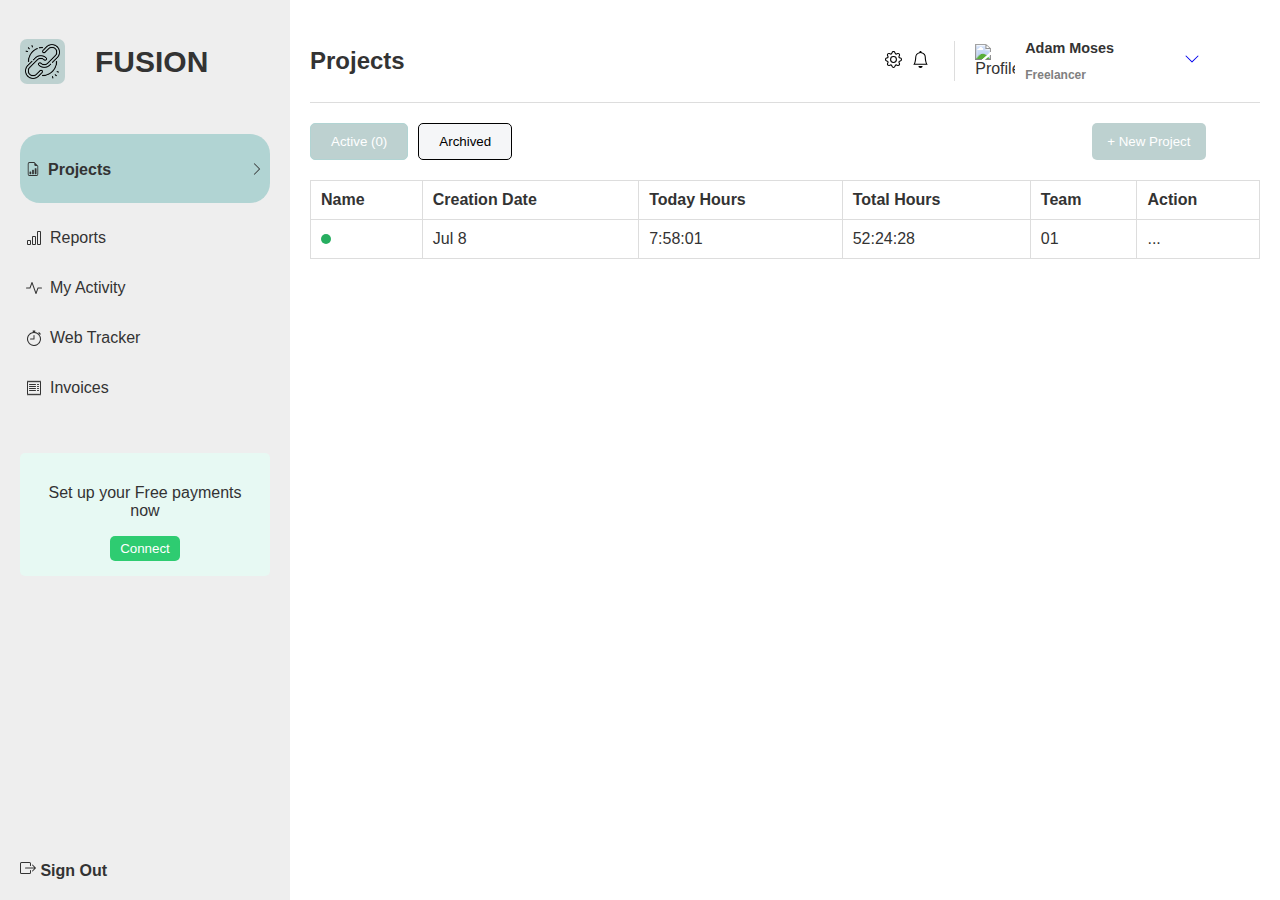
==== dashboard.html @ a78eacba "update" ====
<!DOCTYPE html>
<html lang="en">
<head>
    <meta charset="UTF-8">
    <meta name="viewport" content="width=device-width, initial-scale=1.0">
    <title>Dashboard Layout</title>
    <link rel="stylesheet" href="dashboard.css">
</head>
<body>
    <!-- Sidebar -->
    <aside class="sidebar">
        <div class="logo">
            <img src="images/link_2499572 (1).png" alt="Logo">
            <h2>FUSION</h2>
        </div>
        <nav class="nav">
            <li><a href="#" class="active"> <svg xmlns="http://www.w3.org/2000/svg" width="16" height="16" fill="currentColor" class="bi bi-file-earmark-bar-graph" viewBox="0 0 16 16">
                <path d="M10 13.5a.5.5 0 0 0 .5.5h1a.5.5 0 0 0 .5-.5v-6a.5.5 0 0 0-.5-.5h-1a.5.5 0 0 0-.5.5zm-2.5.5a.5.5 0 0 1-.5-.5v-4a.5.5 0 0 1 .5-.5h1a.5.5 0 0 1 .5.5v4a.5.5 0 0 1-.5.5zm-3 0a.5.5 0 0 1-.5-.5v-2a.5.5 0 0 1 .5-.5h1a.5.5 0 0 1 .5.5v2a.5.5 0 0 1-.5.5z"/>
                <path d="M14 14V4.5L9.5 0H4a2 2 0 0 0-2 2v12a2 2 0 0 0 2 2h8a2 2 0 0 0 2-2M9.5 3A1.5 1.5 0 0 0 11 4.5h2V14a1 1 0 0 1-1 1H4a1 1 0 0 1-1-1V2a1 1 0 0 1 1-1h5.5z"/>
              </svg> <h4>Projects</h4>  <svg xmlns="http://www.w3.org/2000/svg" width="16" height="16" fill="currentColor" class="bi bi-chevron-right" viewBox="0 0 16 16">
                <path fill-rule="evenodd" d="M4.646 1.646a.5.5 0 0 1 .708 0l6 6a.5.5 0 0 1 0 .708l-6 6a.5.5 0 0 1-.708-.708L10.293 8 4.646 2.354a.5.5 0 0 1 0-.708"/>
              </svg></a></li>

            <li><a href="#">  <svg xmlns="http://www.w3.org/2000/svg" width="16" height="16" fill="currentColor" class="bi bi-bar-chart" viewBox="0 0 16 16">
                <path d="M4 11H2v3h2zm5-4H7v7h2zm5-5v12h-2V2zm-2-1a1 1 0 0 0-1 1v12a1 1 0 0 0 1 1h2a1 1 0 0 0 1-1V2a1 1 0 0 0-1-1zM6 7a1 1 0 0 1 1-1h2a1 1 0 0 1 1 1v7a1 1 0 0 1-1 1H7a1 1 0 0 1-1-1zm-5 4a1 1 0 0 1 1-1h2a1 1 0 0 1 1 1v3a1 1 0 0 1-1 1H2a1 1 0 0 1-1-1z"/>
              </svg> Reports</a></li>

            <li><a href="#">  <svg xmlns="http://www.w3.org/2000/svg" width="16" height="16" fill="currentColor" class="bi bi-activity" viewBox="0 0 16 16">
                <path fill-rule="evenodd" d="M6 2a.5.5 0 0 1 .47.33L10 12.036l1.53-4.208A.5.5 0 0 1 12 7.5h3.5a.5.5 0 0 1 0 1h-3.15l-1.88 5.17a.5.5 0 0 1-.94 0L6 3.964 4.47 8.171A.5.5 0 0 1 4 8.5H.5a.5.5 0 0 1 0-1h3.15l1.88-5.17A.5.5 0 0 1 6 2"/>
              </svg> My Activity</a></li>

            <li><a href="#"> <svg xmlns="http://www.w3.org/2000/svg" width="16" height="16" fill="currentColor" class="bi bi-stopwatch" viewBox="0 0 16 16">
                <path d="M8.5 5.6a.5.5 0 1 0-1 0v2.9h-3a.5.5 0 0 0 0 1H8a.5.5 0 0 0 .5-.5z"/>
                <path d="M6.5 1A.5.5 0 0 1 7 .5h2a.5.5 0 0 1 0 1v.57c1.36.196 2.594.78 3.584 1.64l.012-.013.354-.354-.354-.353a.5.5 0 0 1 .707-.708l1.414 1.415a.5.5 0 1 1-.707.707l-.353-.354-.354.354-.013.012A7 7 0 1 1 7 2.071V1.5a.5.5 0 0 1-.5-.5M8 3a6 6 0 1 0 .001 12A6 6 0 0 0 8 3"/>
              </svg> Web Tracker</a></li>

            <li><a href="#">  <svg xmlns="http://www.w3.org/2000/svg" width="16" height="16" fill="currentColor" class="bi bi-receipt" viewBox="0 0 16 16">
                <path d="M1.92.506a.5.5 0 0 1 .434.14L3 1.293l.646-.647a.5.5 0 0 1 .708 0L5 1.293l.646-.647a.5.5 0 0 1 .708 0L7 1.293l.646-.647a.5.5 0 0 1 .708 0L9 1.293l.646-.647a.5.5 0 0 1 .708 0l.646.647.646-.647a.5.5 0 0 1 .708 0l.646.647.646-.647a.5.5 0 0 1 .801.13l.5 1A.5.5 0 0 1 15 2v12a.5.5 0 0 1-.053.224l-.5 1a.5.5 0 0 1-.8.13L13 14.707l-.646.647a.5.5 0 0 1-.708 0L11 14.707l-.646.647a.5.5 0 0 1-.708 0L9 14.707l-.646.647a.5.5 0 0 1-.708 0L7 14.707l-.646.647a.5.5 0 0 1-.708 0L5 14.707l-.646.647a.5.5 0 0 1-.708 0L3 14.707l-.646.647a.5.5 0 0 1-.801-.13l-.5-1A.5.5 0 0 1 1 14V2a.5.5 0 0 1 .053-.224l.5-1a.5.5 0 0 1 .367-.27m.217 1.338L2 2.118v11.764l.137.274.51-.51a.5.5 0 0 1 .707 0l.646.647.646-.646a.5.5 0 0 1 .708 0l.646.646.646-.646a.5.5 0 0 1 .708 0l.646.646.646-.646a.5.5 0 0 1 .708 0l.646.646.646-.646a.5.5 0 0 1 .708 0l.646.646.646-.646a.5.5 0 0 1 .708 0l.509.509.137-.274V2.118l-.137-.274-.51.51a.5.5 0 0 1-.707 0L12 1.707l-.646.647a.5.5 0 0 1-.708 0L10 1.707l-.646.647a.5.5 0 0 1-.708 0L8 1.707l-.646.647a.5.5 0 0 1-.708 0L6 1.707l-.646.647a.5.5 0 0 1-.708 0L4 1.707l-.646.647a.5.5 0 0 1-.708 0z"/>
                <path d="M3 4.5a.5.5 0 0 1 .5-.5h6a.5.5 0 1 1 0 1h-6a.5.5 0 0 1-.5-.5m0 2a.5.5 0 0 1 .5-.5h6a.5.5 0 1 1 0 1h-6a.5.5 0 0 1-.5-.5m0 2a.5.5 0 0 1 .5-.5h6a.5.5 0 1 1 0 1h-6a.5.5 0 0 1-.5-.5m0 2a.5.5 0 0 1 .5-.5h6a.5.5 0 0 1 0 1h-6a.5.5 0 0 1-.5-.5m8-6a.5.5 0 0 1 .5-.5h1a.5.5 0 0 1 0 1h-1a.5.5 0 0 1-.5-.5m0 2a.5.5 0 0 1 .5-.5h1a.5.5 0 0 1 0 1h-1a.5.5 0 0 1-.5-.5m0 2a.5.5 0 0 1 .5-.5h1a.5.5 0 0 1 0 1h-1a.5.5 0 0 1-.5-.5m0 2a.5.5 0 0 1 .5-.5h1a.5.5 0 0 1 0 1h-1a.5.5 0 0 1-.5-.5"/>
              </svg> Invoices</a></li>
        </nav>
        <div class="promo">
            <p>Set up your Free payments now</p>
            <button>Connect</button>
        </div>
        <a href="#" class="sign-out"> <svg xmlns="http://www.w3.org/2000/svg" width="16" height="16" fill="currentColor" class="bi bi-box-arrow-right" viewBox="0 0 16 16">
            <path fill-rule="evenodd" d="M10 12.5a.5.5 0 0 1-.5.5h-8a.5.5 0 0 1-.5-.5v-9a.5.5 0 0 1 .5-.5h8a.5.5 0 0 1 .5.5v2a.5.5 0 0 0 1 0v-2A1.5 1.5 0 0 0 9.5 2h-8A1.5 1.5 0 0 0 0 3.5v9A1.5 1.5 0 0 0 1.5 14h8a1.5 1.5 0 0 0 1.5-1.5v-2a.5.5 0 0 0-1 0z"/>
            <path fill-rule="evenodd" d="M15.854 8.354a.5.5 0 0 0 0-.708l-3-3a.5.5 0 0 0-.708.708L14.293 7.5H5.5a.5.5 0 0 0 0 1h8.793l-2.147 2.146a.5.5 0 0 0 .708.708z"/>
          </svg> Sign Out</a>
    </aside>

    <!-- Main Content -->
    <main>
        <header class="main-header">
            <h1>Projects</h1>
            <div class="right"> 
                <a href="#"><svg xmlns="http://www.w3.org/2000/svg" width="17" height="17" fill="currentColor" class="bi bi-gear" viewBox="0 0 16 16">
                  <path d="M8 4.754a3.246 3.246 0 1 0 0 6.492 3.246 3.246 0 0 0 0-6.492M5.754 8a2.246 2.246 0 1 1 4.492 0 2.246 2.246 0 0 1-4.492 0"/>
                  <path d="M9.796 1.343c-.527-1.79-3.065-1.79-3.592 0l-.094.319a.873.873 0 0 1-1.255.52l-.292-.16c-1.64-.892-3.433.902-2.54 2.541l.159.292a.873.873 0 0 1-.52 1.255l-.319.094c-1.79.527-1.79 3.065 0 3.592l.319.094a.873.873 0 0 1 .52 1.255l-.16.292c-.892 1.64.901 3.434 2.541 2.54l.292-.159a.873.873 0 0 1 1.255.52l.094.319c.527 1.79 3.065 1.79 3.592 0l.094-.319a.873.873 0 0 1 1.255-.52l.292.16c1.64.893 3.434-.902 2.54-2.541l-.159-.292a.873.873 0 0 1 .52-1.255l.319-.094c1.79-.527 1.79-3.065 0-3.592l-.319-.094a.873.873 0 0 1-.52-1.255l.16-.292c.893-1.64-.902-3.433-2.541-2.54l-.292.159a.873.873 0 0 1-1.255-.52zm-2.633.283c.246-.835 1.428-.835 1.674 0l.094.319a1.873 1.873 0 0 0 2.693 1.115l.291-.16c.764-.415 1.6.42 1.184 1.185l-.159.292a1.873 1.873 0 0 0 1.116 2.692l.318.094c.835.246.835 1.428 0 1.674l-.319.094a1.873 1.873 0 0 0-1.115 2.693l.16.291c.415.764-.42 1.6-1.185 1.184l-.291-.159a1.873 1.873 0 0 0-2.693 1.116l-.094.318c-.246.835-1.428.835-1.674 0l-.094-.319a1.873 1.873 0 0 0-2.692-1.115l-.292.16c-.764.415-1.6-.42-1.184-1.185l.159-.291A1.873 1.873 0 0 0 1.945 8.93l-.319-.094c-.835-.246-.835-1.428 0-1.674l.319-.094A1.873 1.873 0 0 0 3.06 4.377l-.16-.292c-.415-.764.42-1.6 1.185-1.184l.292.159a1.873 1.873 0 0 0 2.692-1.115z"/>
                </svg></a>
          
                <a href="#"><svg xmlns="http://www.w3.org/2000/svg" width="17" height="17" fill="currentColor" class="bi bi-bell" viewBox="0 0 16 16">
                  <path d="M8 16a2 2 0 0 0 2-2H6a2 2 0 0 0 2 2M8 1.918l-.797.161A4 4 0 0 0 4 6c0 .628-.134 2.197-.459 3.742-.16.767-.376 1.566-.663 2.258h10.244c-.287-.692-.502-1.49-.663-2.258C12.134 8.197 12 6.628 12 6a4 4 0 0 0-3.203-3.92zM14.22 12c.223.447.481.801.78 1H1c.299-.199.557-.553.78-1C2.68 10.2 3 6.88 3 6c0-2.42 1.72-4.44 4.005-4.901a1 1 0 1 1 1.99 0A5 5 0 0 1 13 6c0 .88.32 4.2 1.22 6"/>
                </svg></a>
              </div>
            <div class="profile">
                <div class="user">
                    <img src="link_2499572 (1).png" alt="Profile">
                    <span>Adam Moses <br><p>Freelancer</p></span>
                    <div class="a">
                    <a href="#"><svg xmlns="http://www.w3.org/2000/svg" width="16" height="16" fill="currentColor" class="bi bi-chevron-down" viewBox="0 0 16 16">
                        <path fill-rule="evenodd" d="M1.646 4.646a.5.5 0 0 1 .708 0L8 10.293l5.646-5.647a.5.5 0 0 1 .708.708l-6 6a.5.5 0 0 1-.708 0l-6-6a.5.5 0 0 1 0-.708"/>
                      </svg></a></div>
                    </div>
                </div>
            </div>
        </header>

        <!-- Tabs -->
        <div class="tabs">
            <button class="tab active">Active (0)</button>
            <button class="tab">Archived</button>
            <button class="new-project">+ New Project</button>
        </div>

        <!-- Table -->
        <table>
            <thead>
                <tr>
                    <th>Name</th>
                    <th>Creation Date</th>
                    <th>Today Hours</th>
                    <th>Total Hours</th>
                    <th>Team</th>
                    <th>Action</th>
                </tr>
            </thead>
            <tbody>
                <tr>
                    <td>
                        <div class="project">
                            <span class="badge"></span>
                            <span></span>
                            <small></small>
                        </div>
                    </td>
                    <td>Jul 8</td>
                    <td>7:58:01</td>
                    <td>52:24:28</td>
                    <td>01</td>
                    <td>...</td>
                </tr>
                <!-- Repeat rows for other projects -->
            </tbody>
        </table>
    </main>
</body>
</html>
---- dashboard.css ----
/* General Styles */
body {
    margin: 0;
    font-family: Arial, sans-serif;
    display: flex;
    height: 100vh;
    color: #333;
}

/* Sidebar */
.sidebar {
    background-color: #eeeeee;
    width: 250px;
    padding: 20px;
    display: flex;
    flex-direction: column;
    gap: 30px;
}

.logo {
    font-size: 20px;
    display: flex;
    font-weight: bold;
    align-items: center;
    gap: 30px;
}

.logo img {
    width: 35px;
    height: 35px;
    background-color:#bdd1d0;
    border-radius: 7px;
    padding: 5px;
}

.nav li {
    list-style: none;
}

.nav a {
    display:block;
    display: flex;
    align-items: center;
    text-decoration: none;
    color: #333;
    padding: 6px;
    border-radius: 20px;
    list-style:none;
    height: 10%;
    gap: 8px;
    margin-bottom: 20px;
    transition: background-color 0.3s;
}

.nav a h4 {
    height: 15px;
    padding-right: 55%;
}

.nav a.active, .nav a:hover {
    background:#b1d4d3;
    box-shadow: rgba(0, 0, 0, 0.10);
}

.promo {
    background: #e7f9f3;
    padding: 15px;
    border-radius: 5px;
    text-align: center;
}

.promo button {
    background: #2ecc71;
    color: white;
    border: none;
    padding: 5px 10px;
    border-radius: 5px;
    cursor: pointer;
}

.sign-out {
    margin-top: auto;
    color: #333;
    text-decoration: none;
    font-weight: bold;
}

/* Main Content */
main {
    flex: 1;
    padding: 20px;
    background: white;
    align-items: center;
}

.main-header {
    display: flex;
    justify-content: space-between;
    align-items: center;
    border-bottom: 1px solid #ddd;
}

.right { 
    display: flex;
    margin-left: 50%;
    padding-right: 20px;
    border-right: 1px solid #ddd;
    height: 40px;
    align-items: center;
}

.right a {
    text-decoration: none;
    color: black;
    padding : 5px;
}

.profile {
    align-items: center;
    margin-right: 60px;
}

.user {
    display: flex;
    padding-left: 20px;
    align-items: center;
}

.user span {
    font-weight: bold;
    margin-top: 20px;
    font-size: 90%;    
    justify-content: start;
    padding-left: 10px;
}

.user p {
    font-size: smaller;
    color: gray;
    margin-bottom: 20px;
}

.user a {
    align-items: center;
    padding-left: 70px;
}

.user img {
    width: 40px;
    height: auto;
}

.main-header h1 {
    font-size: 24px;
    color: #333;
}

.new-project {
    background:#bdd1d0;
    color: white;
    border: none;
    padding: 5px 15px;
    border-radius: 5px;
    cursor: pointer;
    margin-left: 60%;
}

.tabs {
    display: flex;
    gap: 10px;
    margin: 20px 0;
}

.tab {
    background: #f5f6f8;
    padding: 10px 20px;
    border: 1px solid black;
    border-radius: 5px;
    cursor: pointer;
}

.tab.active {
    background:#bdd1d0;
    color: white;
    border-color:#b1d4d3;
}

/* Table */
table {
    width: 100%;
    border-collapse: collapse;
}

table th, table td {
    padding: 10px;
    border: 1px solid #ddd;
    text-align: left;
}

.project {
    display: flex;
    align-items: center;
    gap: 10px;
}

.project .badge {
    background: #27ae60;
    color: white;
    padding: 5px;
    border-radius: 50%;
}

small {
    color: gray;
    display: block;
}
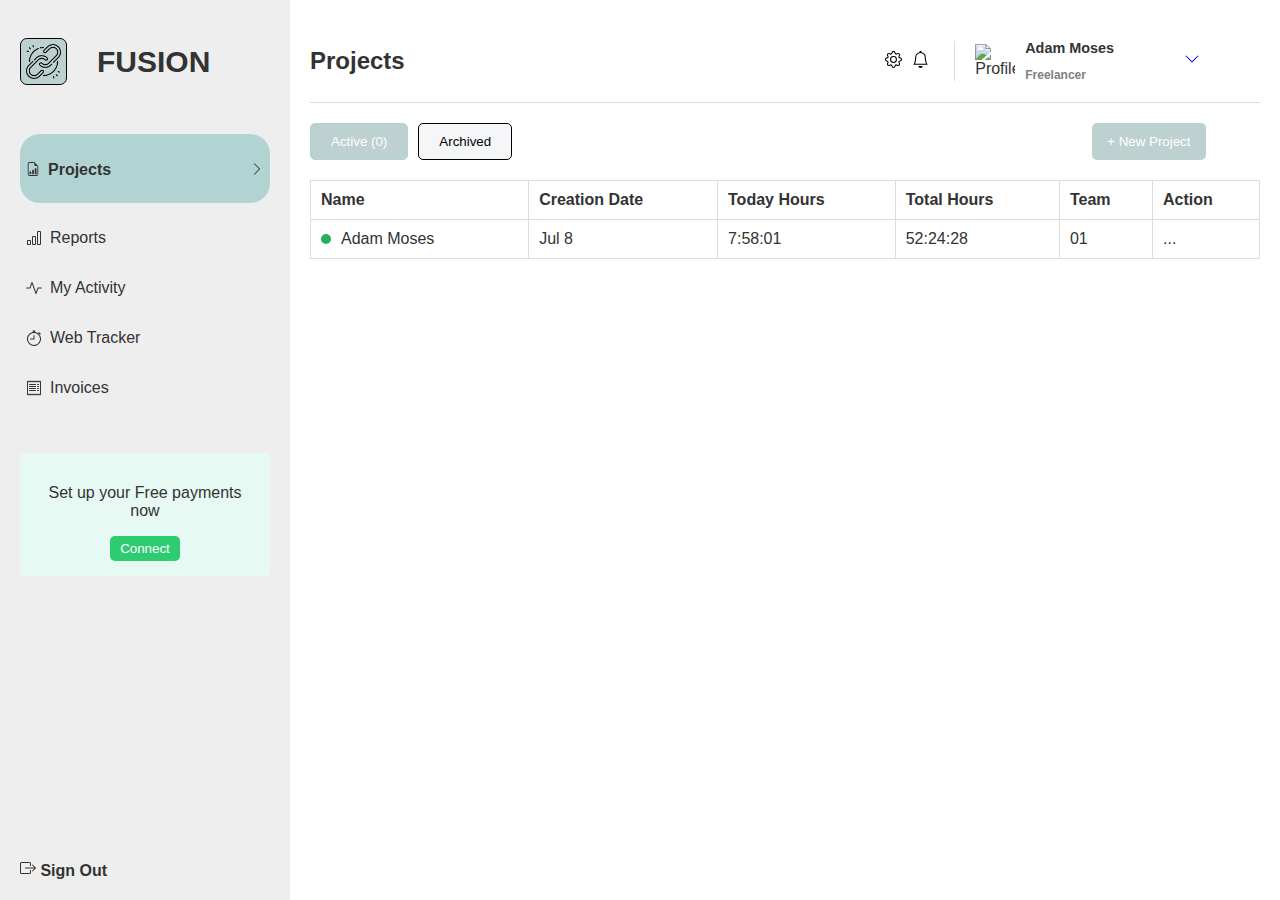
==== commit 4b22a16e: "update" ====
--- a/dashboard.html
+++ b/dashboard.html
@@ -100,7 +100,7 @@
                     <td>
                         <div class="project">
                             <span class="badge"></span>
-                            <span></span>
+                            <span>Adam Moses</span>
                             <small></small>
                         </div>
                     </td>
--- a/dashboard.css
+++ b/dashboard.css
@@ -30,6 +30,7 @@
     height: 35px;
     background-color:#bdd1d0;
     border-radius: 7px;
+    border: 1px solid black;
     padding: 5px;
 }
 
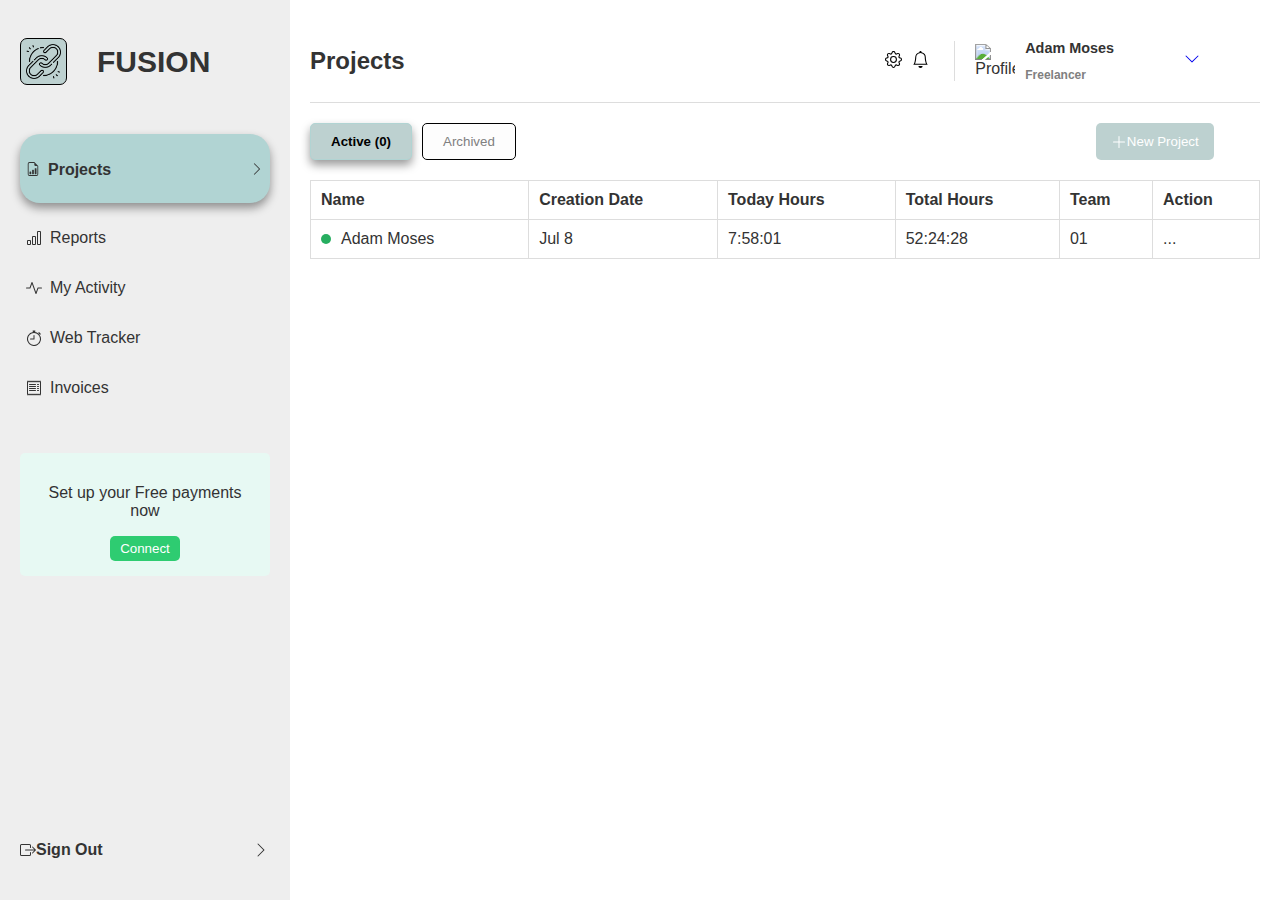
==== commit 1b26ffee: "update" ====
--- a/dashboard.html
+++ b/dashboard.html
@@ -46,7 +46,9 @@
         <a href="#" class="sign-out"> <svg xmlns="http://www.w3.org/2000/svg" width="16" height="16" fill="currentColor" class="bi bi-box-arrow-right" viewBox="0 0 16 16">
             <path fill-rule="evenodd" d="M10 12.5a.5.5 0 0 1-.5.5h-8a.5.5 0 0 1-.5-.5v-9a.5.5 0 0 1 .5-.5h8a.5.5 0 0 1 .5.5v2a.5.5 0 0 0 1 0v-2A1.5 1.5 0 0 0 9.5 2h-8A1.5 1.5 0 0 0 0 3.5v9A1.5 1.5 0 0 0 1.5 14h8a1.5 1.5 0 0 0 1.5-1.5v-2a.5.5 0 0 0-1 0z"/>
             <path fill-rule="evenodd" d="M15.854 8.354a.5.5 0 0 0 0-.708l-3-3a.5.5 0 0 0-.708.708L14.293 7.5H5.5a.5.5 0 0 0 0 1h8.793l-2.147 2.146a.5.5 0 0 0 .708.708z"/>
-          </svg> Sign Out</a>
+          </svg> <h4>Sign Out</h4> <svg xmlns="http://www.w3.org/2000/svg" width="16" height="16" fill="currentColor" class="bi bi-chevron-right" viewBox="0 0 16 16">
+            <path fill-rule="evenodd" d="M4.646 1.646a.5.5 0 0 1 .708 0l6 6a.5.5 0 0 1 0 .708l-6 6a.5.5 0 0 1-.708-.708L10.293 8 4.646 2.354a.5.5 0 0 1 0-.708"/>
+          </svg></a>
     </aside>
 
     <!-- Main Content -->
@@ -80,7 +82,9 @@
         <div class="tabs">
             <button class="tab active">Active (0)</button>
             <button class="tab">Archived</button>
-            <button class="new-project">+ New Project</button>
+            <button class="new-project"> <a href="start new project.html"> <svg xmlns="http://www.w3.org/2000/svg" width="16" height="16" fill="currentColor" class="bi bi-plus-lg" viewBox="0 0 16 16">
+                <path fill-rule="evenodd" d="M8 2a.5.5 0 0 1 .5.5v5h5a.5.5 0 0 1 0 1h-5v5a.5.5 0 0 1-1 0v-5h-5a.5.5 0 0 1 0-1h5v-5A.5.5 0 0 1 8 2"/>
+              </svg> New Project </a></button>
         </div>
 
         <!-- Table -->
--- a/dashboard.css
+++ b/dashboard.css
@@ -59,6 +59,7 @@
 }
 
 .nav a.active, .nav a:hover {
+    box-shadow: 0px 5px 10px rgba(0, 0, 0, 0.4);
     background:#b1d4d3;
     box-shadow: rgba(0, 0, 0, 0.10);
 }
@@ -80,10 +81,16 @@
 }
 
 .sign-out {
+    display: flex;
+    align-items: center;
     margin-top: auto;
     color: #333;
     text-decoration: none;
     font-weight: bold;
+}
+
+.sign-out h4{
+    margin-right: 60%;
 }
 
 /* Main Content */
@@ -157,6 +164,9 @@
 }
 
 .new-project {
+    display: flex;
+    align-items: center;
+    gap: 5px;
     background:#bdd1d0;
     color: white;
     border: none;
@@ -166,6 +176,13 @@
     margin-left: 60%;
 }
 
+.new-project a {
+    text-decoration: none;
+    color: white;
+    display: flex;
+    align-items: center;
+}
+
 .tabs {
     display: flex;
     gap: 10px;
@@ -173,8 +190,9 @@
 }
 
 .tab {
-    background: #f5f6f8;
+    background: rgb(253, 253, 253);
     padding: 10px 20px;
+    color: grey;
     border: 1px solid black;
     border-radius: 5px;
     cursor: pointer;
@@ -182,8 +200,10 @@
 
 .tab.active {
     background:#bdd1d0;
-    color: white;
+    color: black;
+    font-weight: bold;
     border-color:#b1d4d3;
+    box-shadow: 0px 5px 10px rgba(0, 0, 0, 0.4);
 }
 
 /* Table */
